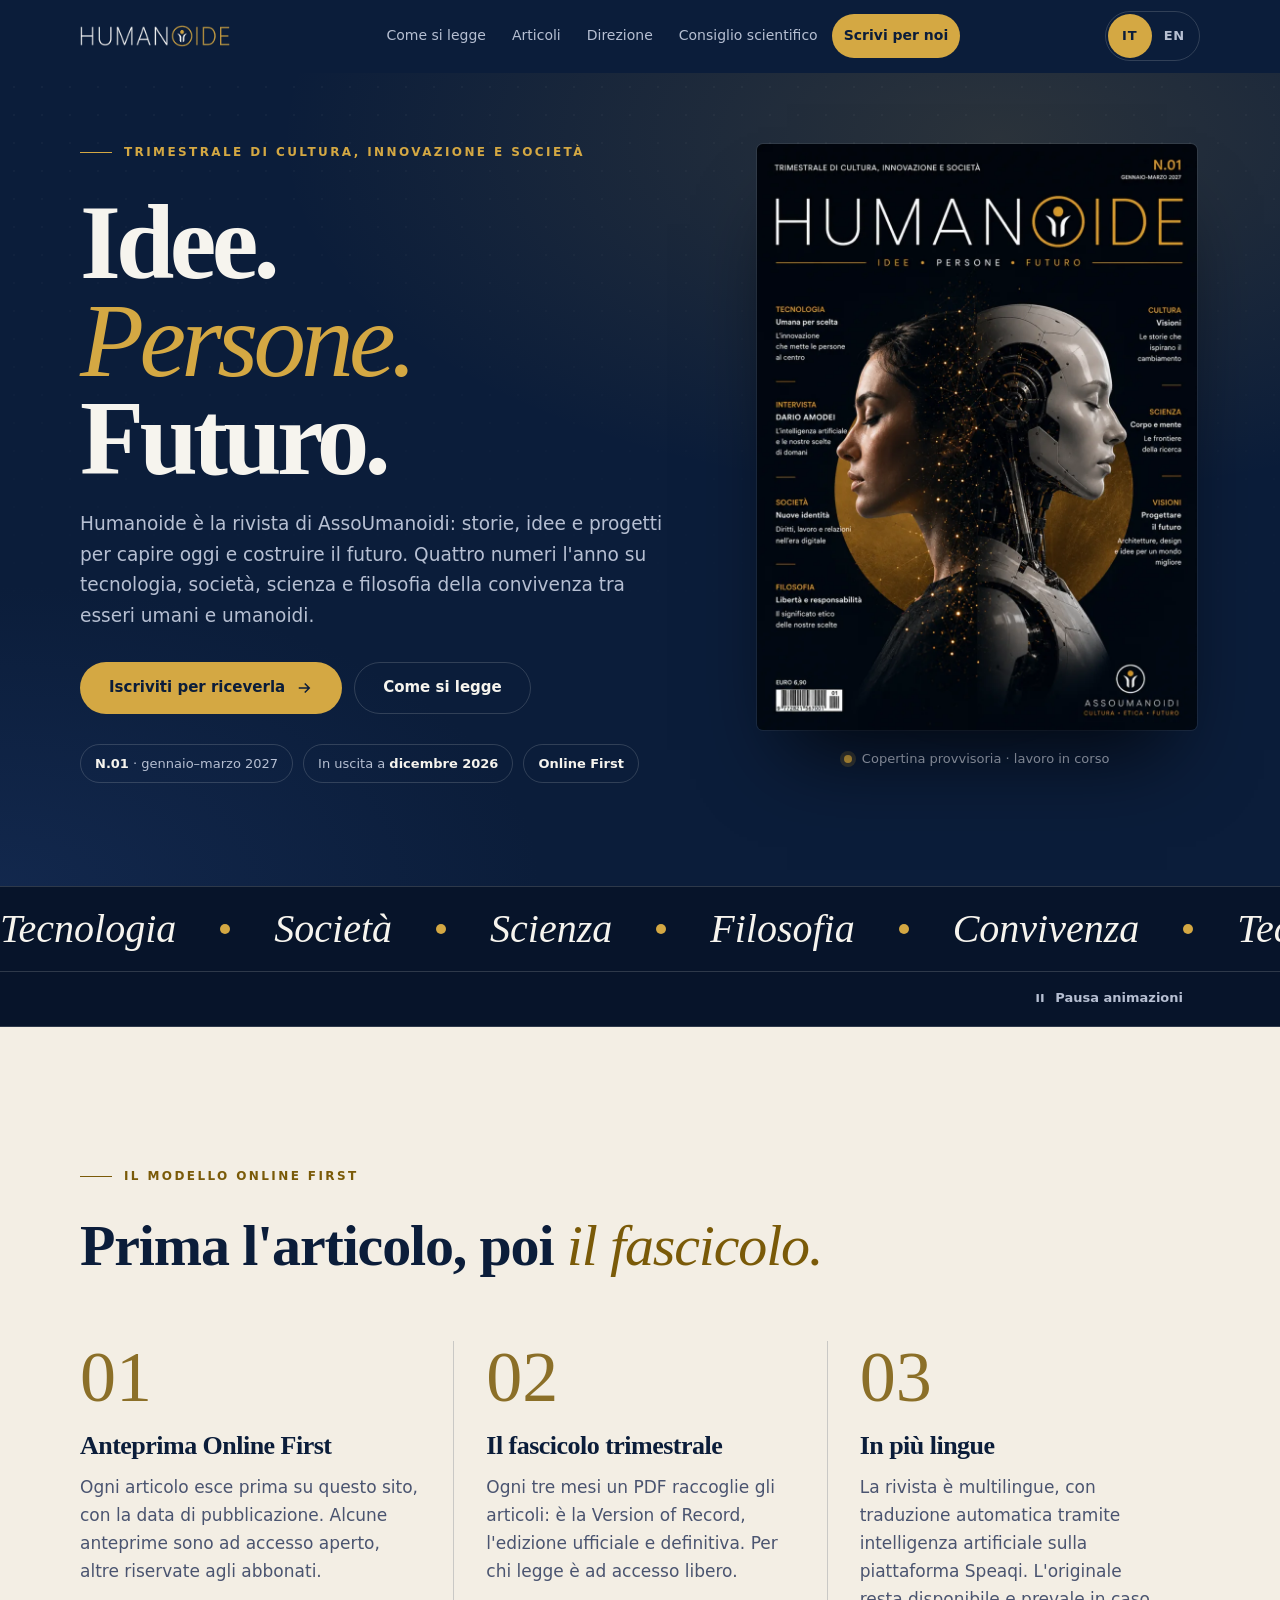
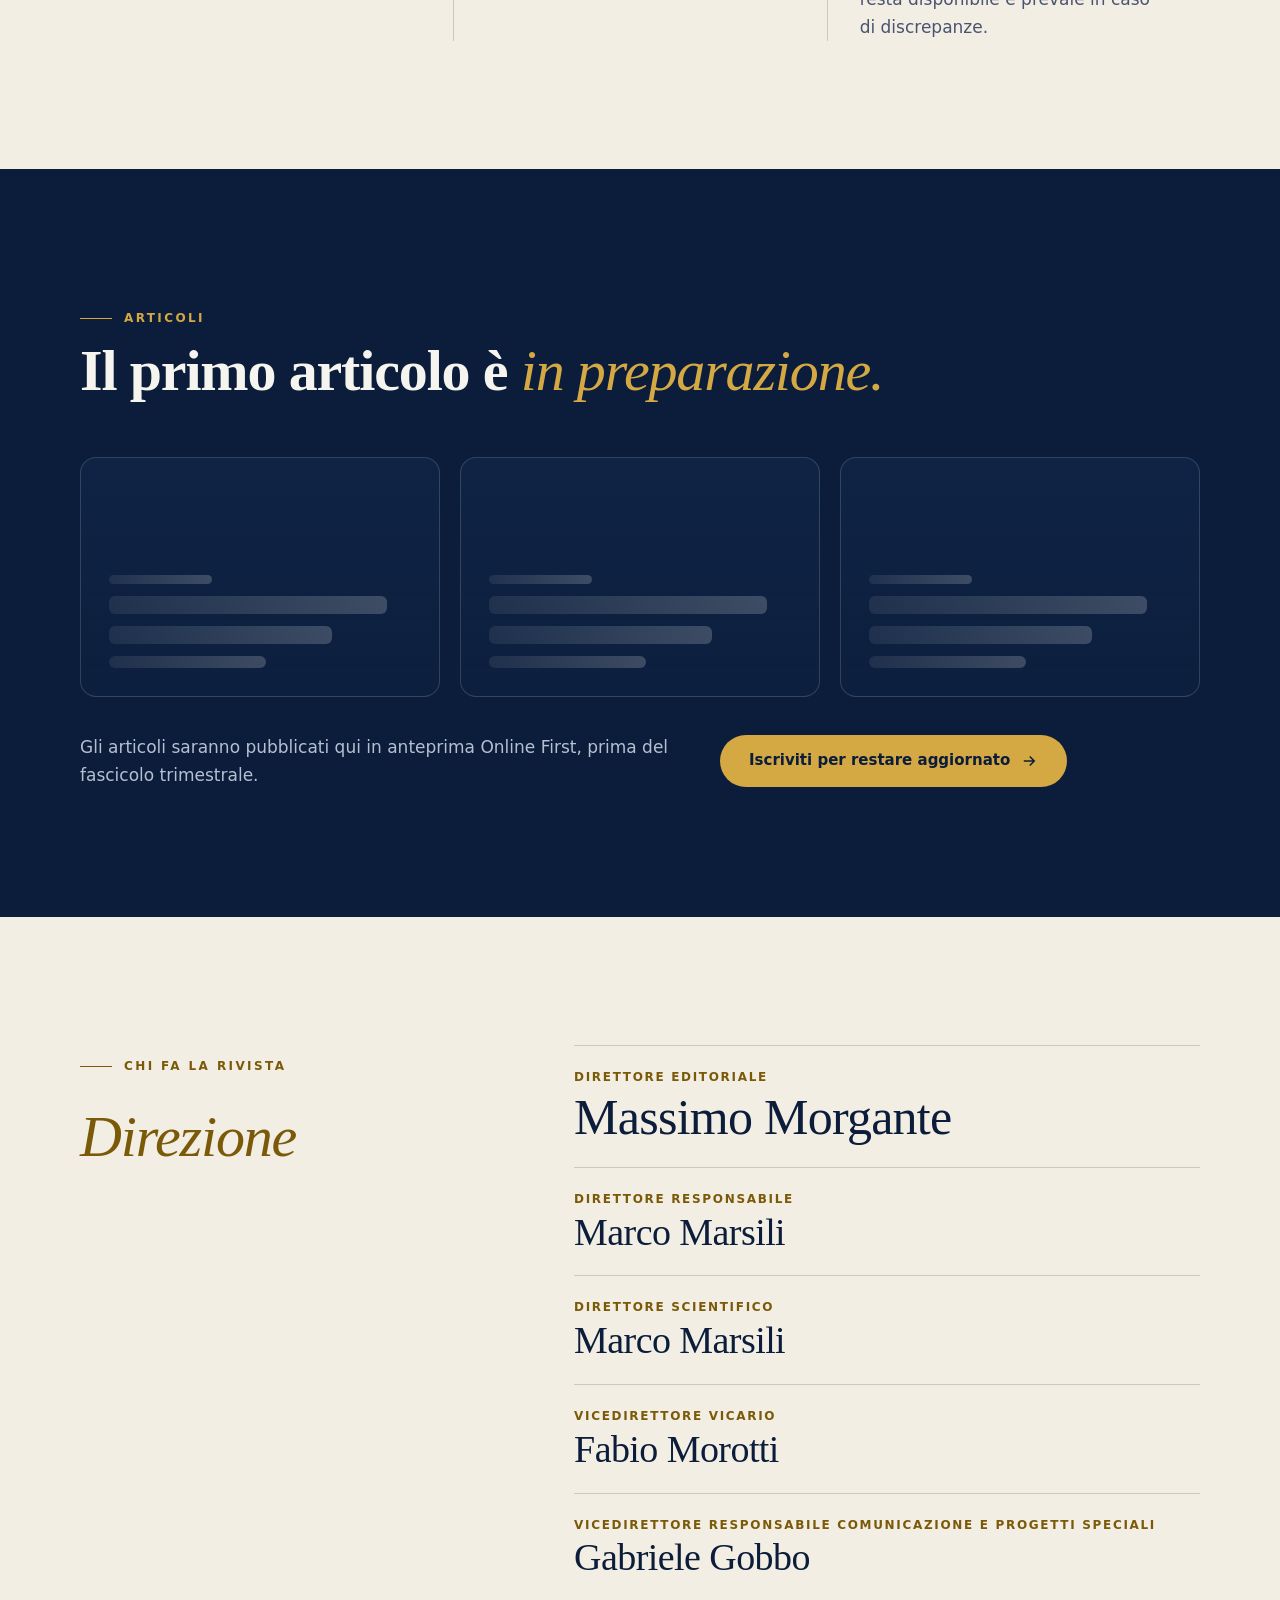
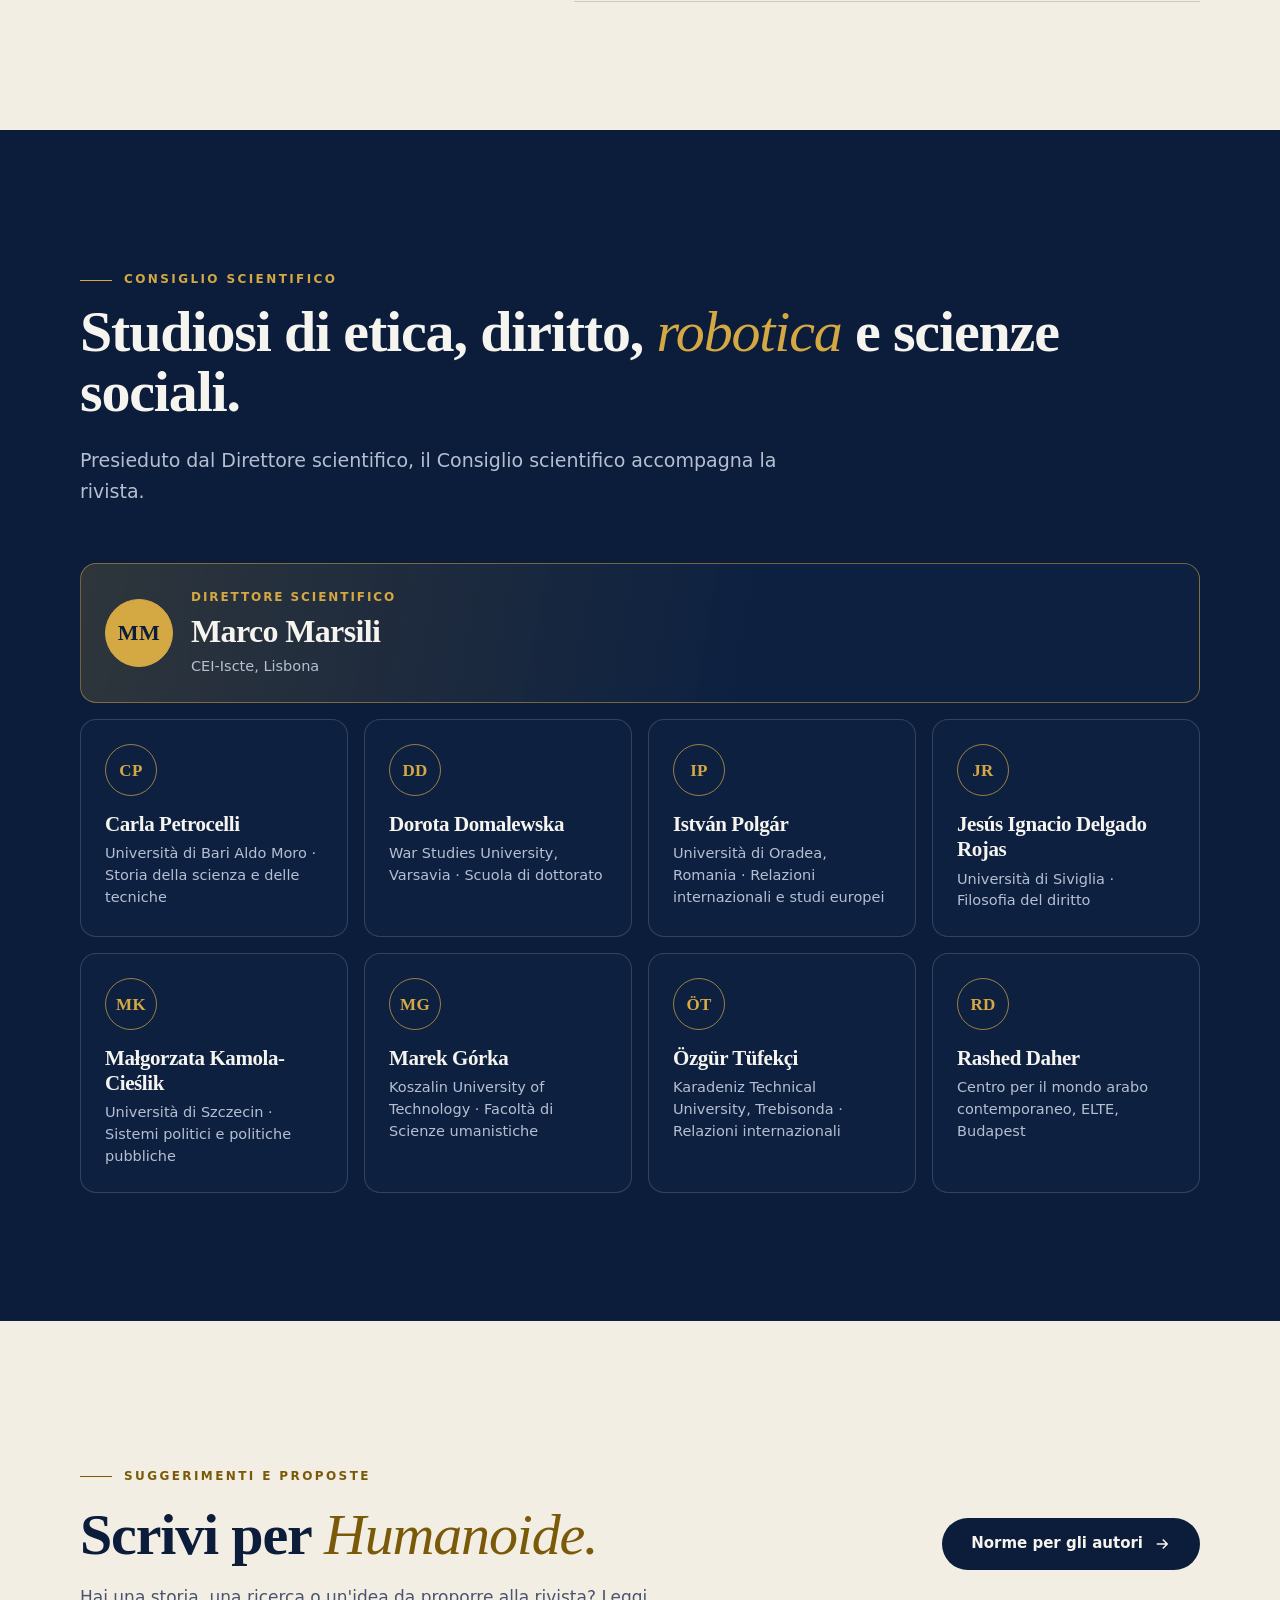
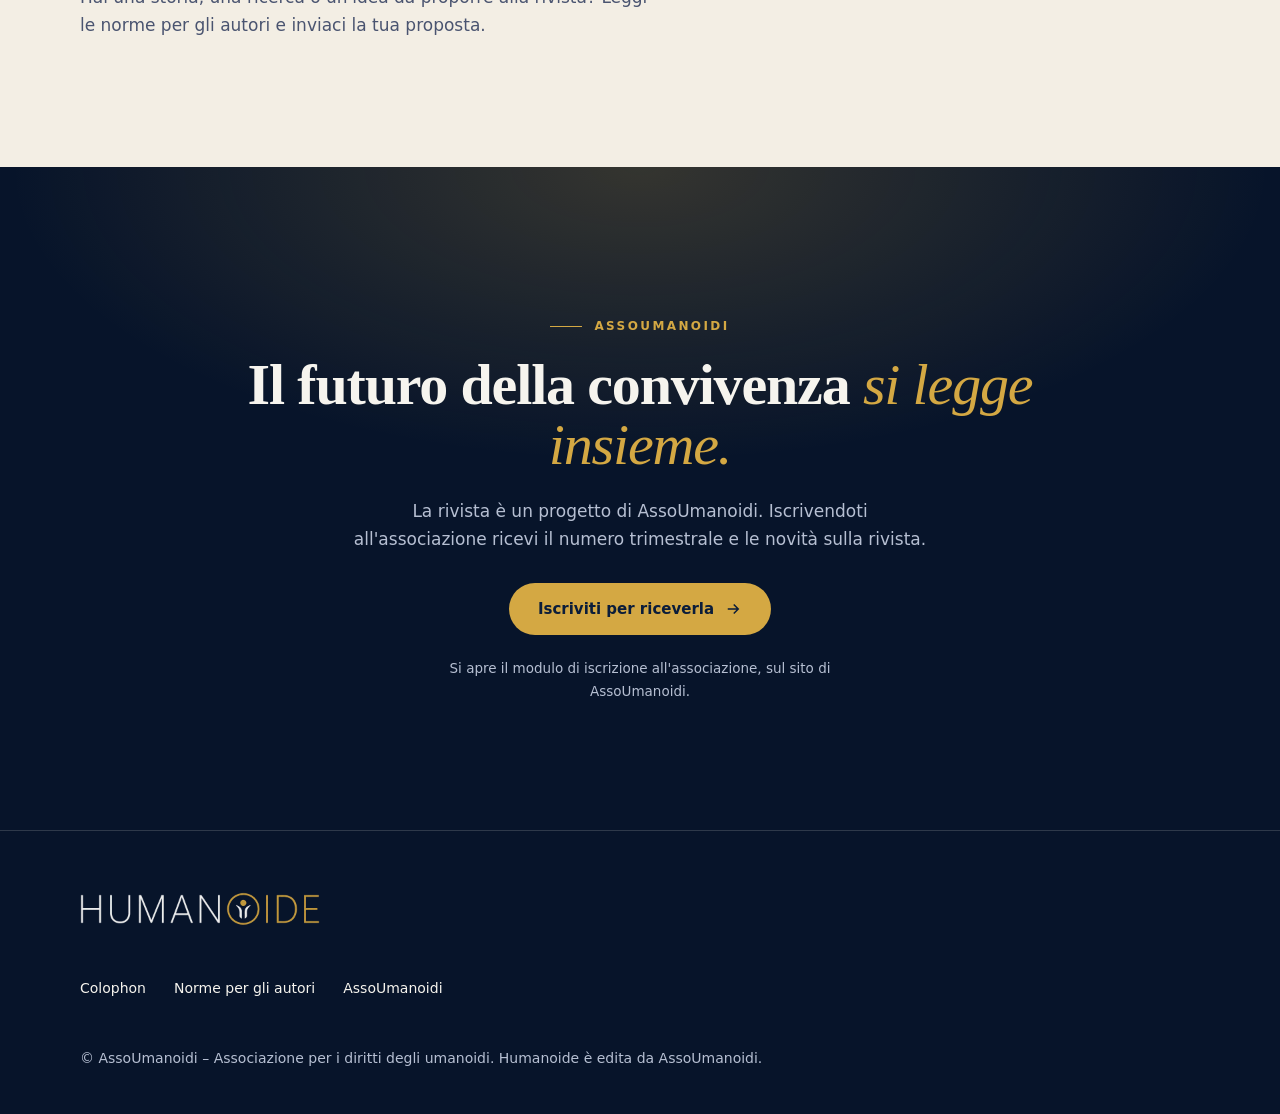
==== variante/index.html @ bc64f696 "Variante di design della landing di Humanoide Nuova pagina in variante/, accanto a quella attuale (n" ====
<!doctype html>
<html lang="it">
<head>
<meta charset="utf-8">
<meta name="viewport" content="width=device-width, initial-scale=1">
<title>Humanoide — la rivista di AssoUmanoidi</title>
<meta name="description" content="Humanoide è la rivista di AssoUmanoidi: trimestrale di cultura, innovazione e società sulla convivenza tra esseri umani e umanoidi. Online First, numero 1 in uscita a dicembre 2026.">
<link rel="canonical" href="https://humanoideonline.com/">
<meta property="og:title" content="Humanoide — idee, persone, futuro">
<meta property="og:description" content="La rivista di AssoUmanoidi sulla convivenza tra esseri umani e umanoidi.">
<meta property="og:image" content="https://humanoideonline.com/rivista-copertina.webp">
<meta property="og:type" content="website">
<meta name="theme-color" content="#0b1d3a">
<style>
  :root {
    --navy: #0b1d3a; --navy-d: #07142a; --navy-2: #13294f;
    --oro: #d4a843; --oro-s: #7a5a08;
    --carta: #f3eee4; --carta-2: #e9e2d3;
    --bianco: #f6f4ee; --muto: #b6bfd2; --muto-c: #4a5470;
    --linea: rgba(246,244,238,.16); --linea-c: rgba(11,29,58,.18);
    --serif: ui-serif, "Iowan Old Style", "Palatino Linotype", Palatino, "Book Antiqua", Georgia, serif;
    --sans: system-ui, -apple-system, "Segoe UI", Roboto, "Helvetica Neue", Arial, sans-serif;
    --ease: cubic-bezier(.2,.7,.2,1);
  }
  * { box-sizing: border-box; }
  html { scroll-behavior: smooth; scroll-padding-top: 84px; }
  body { margin: 0; background: var(--navy); color: var(--bianco); font: 400 17px/1.65 var(--sans);
    -webkit-font-smoothing: antialiased; text-rendering: optimizeLegibility; }
  img { max-width: 100%; height: auto; display: block; }
  a { color: inherit; }
  .wrap { width: min(1120px, 100% - 40px); margin: 0 auto; }
  :focus-visible { outline: 3px solid var(--oro); outline-offset: 3px; border-radius: 4px; }
  .carta :focus-visible { outline-color: var(--navy); }

  /* lingua: due testi affiancati, se ne vede uno */
  html[lang="it"] [lang="en"], html[lang="en"] [lang="it"] { display: none !important; }

  .salta { position: absolute; left: 12px; top: -60px; background: var(--oro); color: var(--navy); padding: 10px 16px;
    border-radius: 8px; font-weight: 700; z-index: 100; text-decoration: none; transition: top .2s; }
  .salta:focus { top: 12px; }

  /* barra di avanzamento */
  .avanza { position: fixed; inset: 0 0 auto 0; height: 3px; z-index: 60; background: transparent; pointer-events: none; }
  .avanza i { display: block; height: 100%; width: 100%; background: var(--oro); transform-origin: 0 50%; transform: scaleX(0); }

  /* intestazione */
  .testa { position: sticky; top: 0; z-index: 50; transition: background .3s, border-color .3s, backdrop-filter .3s;
    border-bottom: 1px solid transparent; }
  .testa.sc { background: rgba(7,20,42,.78); -webkit-backdrop-filter: blur(14px) saturate(1.3); backdrop-filter: blur(14px) saturate(1.3);
    border-bottom-color: var(--linea); }
  .testa .wrap { display: flex; align-items: center; justify-content: space-between; gap: 20px; min-height: 72px; }
  .logo { display: inline-flex; align-items: center; min-height: 44px; }
  .logo img { width: 150px; }
  .nav { display: flex; gap: 2px; }
  .nav a { padding: 10px 12px; border-radius: 999px; font-size: 14px; white-space: nowrap; text-decoration: none; color: var(--muto);
    transition: color .2s, background .2s; }
  .nav a:hover { color: var(--bianco); background: rgba(246,244,238,.07); }
  .nav a[aria-current="true"] { color: var(--navy); background: var(--oro); font-weight: 700; }
  .destra { display: flex; align-items: center; gap: 10px; }
  .lingua { display: inline-flex; padding: 2px; border: 1px solid var(--linea); border-radius: 999px; }
  .lingua button { font: inherit; font-size: 13px; font-weight: 700; letter-spacing: .06em; color: var(--muto); background: none;
    border: 0; border-radius: 999px; min-width: 44px; min-height: 44px; padding: 0 12px; cursor: pointer; transition: background .2s, color .2s; }
  .lingua button[aria-pressed="true"] { background: var(--oro); color: var(--navy); }

  /* bottoni */
  .btn { display: inline-flex; align-items: center; gap: 10px; min-height: 52px; padding: 0 28px; border-radius: 999px; border: 1px solid transparent;
    font: 700 15px/1 var(--sans); text-decoration: none; cursor: pointer; transition: transform .25s var(--ease), background .2s, border-color .2s, color .2s; }
  .btn svg { width: 18px; height: 18px; transition: transform .25s var(--ease); }
  .btn:hover svg { transform: translateX(4px); }
  .btn-oro { background: var(--oro); color: var(--navy); }
  .btn-oro:hover { background: #e3bb55; transform: translateY(-2px); }
  .btn-linea { border-color: var(--linea); color: var(--bianco); }
  .btn-linea:hover { border-color: var(--bianco); background: rgba(246,244,238,.06); }
  .carta .btn-linea { border-color: var(--linea-c); color: var(--navy); }
  .carta .btn-linea:hover { border-color: var(--navy); background: rgba(11,29,58,.05); }
  .btn-navy { background: var(--navy); color: var(--bianco); }
  .btn-navy:hover { background: var(--navy-2); transform: translateY(-2px); }

  /* tipografia */
  .occhiello { font-size: 12px; font-weight: 700; letter-spacing: .2em; text-transform: uppercase; color: var(--oro); display: inline-flex; align-items: center; gap: 12px; }
  .occhiello::before { content: ""; width: 32px; height: 1px; background: currentColor; }
  .carta .occhiello { color: var(--oro-s); }
  h1, h2, h3 { font-family: var(--serif); font-weight: 600; letter-spacing: -.02em; margin: 0; }
  h2 { font-size: clamp(34px, 5vw, 58px); line-height: 1.04; }
  h2 em, h1 em { font-style: italic; color: var(--oro); font-weight: 500; }
  .carta h2 em { color: var(--oro-s); }
  .sez { padding: clamp(72px, 10vw, 128px) 0; }
  .carta { background: var(--carta); color: var(--navy); }
  .carta .muto { color: var(--muto-c); }
  .muto { color: var(--muto); }
  .intro-sez { max-width: 38em; margin: 22px 0 0; font-size: 19px; }

  /* hero */
  .hero { position: relative; overflow: hidden; padding: clamp(28px, 4.5vw, 64px) 0 clamp(56px, 8vw, 104px);
    background: radial-gradient(1200px 600px at 78% 8%, rgba(212,168,67,.16), transparent 60%),
                radial-gradient(900px 500px at 0% 100%, rgba(19,41,79,.9), transparent 60%), var(--navy); }
  .hero::after { content: ""; position: absolute; inset: 0; pointer-events: none; opacity: .5;
    background-image: radial-gradient(rgba(246,244,238,.07) 1px, transparent 1px); background-size: 28px 28px;
    -webkit-mask-image: linear-gradient(180deg, #000, transparent 75%); mask-image: linear-gradient(180deg, #000, transparent 75%); }
  .hero .wrap { position: relative; z-index: 1; display: grid; grid-template-columns: 1.15fr .85fr; gap: clamp(32px, 6vw, 88px); align-items: center; }
  .hero h1 { font-size: clamp(52px, min(8.2vw, 13.5vh), 124px); line-height: .93; letter-spacing: -.045em; margin: 20px 0 22px; }
  .hero h1 span { display: block; }
  .lead { font-size: clamp(17px, 1.45vw, 20px); color: var(--muto); max-width: 36em; margin: 0; }
  .azioni { display: flex; flex-wrap: wrap; gap: 12px; margin-top: 30px; }
  .chip { display: flex; flex-wrap: wrap; gap: 10px; margin: 30px 0 0; padding: 0; list-style: none; }
  .chip li { font-size: 13px; padding: 8px 14px; border: 1px solid var(--linea); border-radius: 999px; color: var(--muto); }
  .chip strong { color: var(--bianco); font-weight: 700; }
  .cop { position: relative; perspective: 1100px; max-width: min(440px, 52vh); margin-inline: auto; width: 100%; }
  .cop::before { content: ""; position: absolute; inset: 8% -8% -6%; background: radial-gradient(closest-side, rgba(212,168,67,.45), transparent 72%);
    filter: blur(24px); z-index: 0; }
  .cop-in { position: relative; z-index: 1; transform: rotateX(var(--rx, 0deg)) rotateY(var(--ry, 0deg)); transition: transform .5s var(--ease); transform-style: preserve-3d; }
  .cop-in.muove { transition: transform .08s linear; }
  .cop img { border-radius: 6px; box-shadow: 0 50px 80px -30px rgba(0,0,0,.75), 0 0 0 1px rgba(246,244,238,.08); }
  .cop figcaption { margin: 18px 0 0; text-align: center; font-size: 13px; color: var(--muto); display: flex; justify-content: center; align-items: center; gap: 10px; }
  .cop figcaption::before { content: ""; width: 8px; height: 8px; border-radius: 50%; background: var(--oro); box-shadow: 0 0 0 4px rgba(212,168,67,.22); }

  /* fascia scorrevole */
  .fascia-wrap { position: relative; }
  .pausa-riga { background: var(--navy-d); border-bottom: 1px solid var(--linea); }
  .pausa-riga .wrap { display: flex; justify-content: flex-end; padding: 4px 0 6px; }
  .pausa { display: inline-flex; align-items: center; gap: 8px; min-height: 44px; padding: 0 16px; font: 700 13px/1 var(--sans); color: var(--muto); background: none; border: 1px solid transparent; border-radius: 999px; cursor: pointer; transition: color .2s, border-color .2s; }
  .pausa:hover { color: var(--bianco); border-color: var(--linea); }
  .pausa[hidden], .pausa-riga[hidden] { display: none; }
  .pausa svg { width: 14px; height: 14px; }
  .pausa .ic-play { display: none; }
  html.ferma .pausa .ic-play { display: block; } html.ferma .pausa .ic-pausa { display: none; }
  html.ferma .fascia-pista, html.ferma .scheda b { animation-play-state: paused; }
  .fascia { background: var(--navy-d); border-block: 1px solid var(--linea); overflow: hidden; padding: 22px 0; }
  .fascia-pista { display: flex; width: max-content; animation: scorri 42s linear infinite; }
  .fascia:hover .fascia-pista { animation-play-state: paused; }
  .fascia-gr { display: flex; align-items: center; gap: 44px; padding-right: 44px; flex: none; }
  .fascia span { font: italic 500 clamp(26px, 3.4vw, 40px)/1 var(--serif); color: var(--bianco); white-space: nowrap; }
  .fascia i { width: 10px; height: 10px; border-radius: 50%; background: var(--oro); flex: none; }
  @keyframes scorri { to { transform: translateX(-50%); } }

  /* come si legge */
  .passi { display: grid; grid-template-columns: repeat(3, 1fr); gap: 0; margin: 64px 0 0; padding: 0; list-style: none; counter-reset: p; }
  .passi li { position: relative; padding: 0 32px 0 0; }
  .passi li + li { padding-left: 32px; border-left: 1px solid var(--linea-c); }
  .passi .n { font: 500 72px/1 var(--serif); color: var(--oro-s); opacity: .85; display: block; margin-bottom: 18px; }
  .passi h3 { font-size: 26px; line-height: 1.15; margin-bottom: 12px; }
  .passi p { margin: 0; color: var(--muto-c); }

  /* articoli: stato vuoto che promette */
  .arti { display: grid; grid-template-columns: repeat(3, 1fr); gap: 20px; margin-top: 56px; }
  .scheda { border: 1px solid var(--linea); border-radius: 16px; padding: 28px; background: linear-gradient(180deg, rgba(19,41,79,.55), rgba(19,41,79,.2)); min-height: 240px;
    display: flex; flex-direction: column; justify-content: flex-end; gap: 12px; }
  .scheda b { display: block; height: 12px; border-radius: 6px; background: linear-gradient(90deg, rgba(246,244,238,.08), rgba(246,244,238,.22), rgba(246,244,238,.08));
    background-size: 220% 100%; animation: luccica 2.6s ease-in-out infinite; }
  .scheda b:nth-child(1) { width: 34%; height: 9px; background-color: transparent; }
  .scheda b:nth-child(2) { width: 92%; height: 18px; }
  .scheda b:nth-child(3) { width: 74%; height: 18px; }
  .scheda b:nth-child(4) { width: 52%; }
  @keyframes luccica { 0% { background-position: 120% 0; } 100% { background-position: -120% 0; } }
  .arti-nota { margin-top: 36px; display: flex; flex-wrap: wrap; align-items: center; gap: 20px 28px; }
  .arti-nota p { margin: 0; max-width: 36em; }

  /* direzione */
  .dir { display: grid; grid-template-columns: .8fr 1.2fr; gap: clamp(32px, 6vw, 96px); align-items: start; }
  .dir > div:first-child { position: sticky; top: 120px; }
  .ruoli { margin: 0; padding: 0; list-style: none; border-top: 1px solid var(--linea-c); }
  .ruoli li { display: grid; grid-template-columns: 1fr; gap: 2px; padding: 22px 0; border-bottom: 1px solid var(--linea-c); }
  .ruoli small { font-size: 12px; font-weight: 700; letter-spacing: .14em; text-transform: uppercase; color: var(--oro-s); }
  .ruoli b { font: 500 clamp(26px, 3.2vw, 38px)/1.1 var(--serif); letter-spacing: -.015em; }
  .ruoli li:first-child b { font-size: clamp(32px, 4.2vw, 50px); }

  /* consiglio */
  .griglia { display: grid; grid-template-columns: repeat(4, 1fr); gap: 16px; margin: 56px 0 0; padding: 0; list-style: none; }
  .persona { display: flex; flex-direction: column; gap: 16px; align-items: flex-start; padding: 24px; border: 1px solid var(--linea); border-radius: 16px;
    background: rgba(19,41,79,.32); transition: transform .3s var(--ease), border-color .3s, background .3s; }
  .persona:hover { transform: translateY(-4px); border-color: rgba(212,168,67,.6); background: rgba(19,41,79,.6); }
  .ini { flex: none; width: 52px; height: 52px; border-radius: 50%; display: grid; place-items: center; border: 1px solid rgba(212,168,67,.7);
    font: 600 17px/1 var(--serif); color: var(--oro); letter-spacing: .02em; }
  .persona h3 { font-size: 21px; line-height: 1.2; margin-bottom: 6px; }
  .persona p { margin: 0; font-size: 14.5px; line-height: 1.5; color: var(--muto); }
  .persona.dr { grid-column: 1 / -1; flex-direction: row; gap: 18px; background: linear-gradient(100deg, rgba(212,168,67,.18), rgba(19,41,79,.32) 60%); border-color: rgba(212,168,67,.5); align-items: center; }
  .persona.dr .ini { width: 68px; height: 68px; font-size: 22px; background: var(--oro); color: var(--navy); border-color: var(--oro); }
  .persona.dr h3 { font-size: clamp(24px, 3vw, 32px); }
  .persona.dr .ruolo { display: block; font-size: 12px; font-weight: 700; letter-spacing: .16em; text-transform: uppercase; color: var(--oro); margin-bottom: 4px; }

  /* scrivi */
  .scrivi .wrap { display: flex; flex-wrap: wrap; align-items: center; justify-content: space-between; gap: 32px 56px; }
  .scrivi h2 { max-width: 14em; }
  .scrivi p { max-width: 34em; margin: 18px 0 0; }

  /* iscrizione */
  .iscr { position: relative; text-align: center; overflow: hidden;
    background: radial-gradient(900px 420px at 50% 0%, rgba(212,168,67,.22), transparent 70%), var(--navy-d); }
  .iscr h2 { max-width: 14em; margin-inline: auto; }
  .iscr p { max-width: 34em; margin: 22px auto 0; }
  .iscr .azioni { justify-content: center; }
  .piccolo { font-size: 13.5px; }

  footer { background: var(--navy-d); border-top: 1px solid var(--linea); padding: 56px 0 44px; color: var(--muto); font-size: 14px; }
  footer .wrap { display: grid; gap: 36px; }
  footer .logo img { width: 240px; opacity: .95; }
  footer nav { display: flex; flex-wrap: wrap; gap: 8px 28px; }
  footer nav a { color: var(--bianco); text-decoration: none; display: inline-flex; align-items: center; min-height: 44px; border-bottom: 1px solid transparent; }
  footer nav a:hover { border-bottom-color: var(--oro); }

  /* comparsa allo scorrimento: solo se c'è JavaScript */
  .js .rv { opacity: 0; transform: translateY(24px); transition: opacity .8s var(--ease), transform .8s var(--ease); transition-delay: var(--d, 0s); }
  .js .rv.in { opacity: 1; transform: none; }

  @media (max-width: 980px) {
    .nav { display: none; }
    .hero .wrap { grid-template-columns: 1fr; }
    .cop { max-width: 360px; order: -1; }
    .dir { grid-template-columns: 1fr; }
    .dir > div:first-child { position: static; }
    .griglia { grid-template-columns: repeat(2, 1fr); }
    .arti { grid-template-columns: 1fr; }
    .scheda { min-height: 170px; }
  }
  @media (max-width: 720px) {
    .passi { grid-template-columns: 1fr; gap: 44px; }
    .passi li, .passi li + li { padding: 0; border: 0; }
    .griglia { grid-template-columns: 1fr; }
    .persona { flex-direction: row; gap: 18px; }
    .persona.dr { align-items: flex-start; }
    .logo img { width: 128px; }
    .btn { width: 100%; justify-content: center; }
    .azioni { flex-direction: column; }
  }
  @media (prefers-reduced-motion: reduce) {
    html { scroll-behavior: auto; }
    .fascia-pista, .scheda b { animation: none; }
    .fascia-gr[aria-hidden="true"] { display: none; }
    .pausa-riga { display: none; }
    .js .rv { opacity: 1; transform: none; transition: none; }
    .cop-in { transition: none; transform: none !important; }
    .btn, .persona { transition: none; }
  }
</style>
</head>
<body>
<a class="salta" href="#contenuto"><span lang="it">Vai al contenuto</span><span lang="en">Skip to content</span></a>
<div class="avanza" aria-hidden="true"><i id="avanza"></i></div>

<header class="testa" id="testa">
  <div class="wrap">
    <a class="logo" href="#" aria-label="Humanoide"><img src="humanoide-testata.webp" width="720" height="101" alt="Humanoide"></a>
    <nav class="nav" aria-label="Sezioni / Sections">
      <a href="#come"><span lang="it">Come si legge</span><span lang="en">How to read</span></a>
      <a href="#articoli"><span lang="it">Articoli</span><span lang="en">Articles</span></a>
      <a href="#direzione"><span lang="it">Direzione</span><span lang="en">Editorial board</span></a>
      <a href="#consiglio"><span lang="it">Consiglio scientifico</span><span lang="en">Scientific Council</span></a>
      <a href="#scrivi"><span lang="it">Scrivi per noi</span><span lang="en">Write for us</span></a>
    </nav>
    <div class="destra">
      <div class="lingua" role="group" aria-label="Lingua / Language">
        <button type="button" data-lingua="it" aria-pressed="true" aria-label="IT – Italiano">IT</button>
        <button type="button" data-lingua="en" aria-pressed="false" aria-label="EN – English">EN</button>
      </div>
    </div>
  </div>
</header>

<main id="contenuto">

  <!-- ============ HERO ============ -->
  <section class="hero" aria-labelledby="titolo">
    <div class="wrap">
      <div>
        <p class="occhiello rv"><span lang="it">Trimestrale di cultura, innovazione e società</span><span lang="en">Quarterly of culture, innovation and society</span></p>
        <h1 id="titolo" class="rv" style="--d:.08s">
          <span lang="it">Idee.<br><em>Persone.</em><br>Futuro.</span>
          <span lang="en">Ideas.<br><em>People.</em><br>Future.</span>
        </h1>
        <p class="lead rv" style="--d:.16s">
          <span lang="it">Humanoide è la rivista di AssoUmanoidi: storie, idee e progetti per capire oggi e costruire il futuro. Quattro numeri l'anno su tecnologia, società, scienza e filosofia della convivenza tra esseri umani e umanoidi.</span>
          <span lang="en">Humanoide is the magazine of AssoUmanoidi: stories, ideas and projects to understand today and build the future. Four issues a year on technology, society, science and the philosophy of coexistence between humans and humanoids.</span>
        </p>
        <div class="azioni rv" style="--d:.24s">
          <a class="btn btn-oro" href="https://assoumanoidi.it/#aderisci" data-it="https://assoumanoidi.it/#aderisci" data-en="https://assoumanoidi.it/en#aderisci">
            <span lang="it">Iscriviti per riceverla</span><span lang="en">Subscribe to receive it</span>
            <svg viewBox="0 0 24 24" fill="none" stroke="currentColor" stroke-width="2" aria-hidden="true"><path d="M5 12h14M13 6l6 6-6 6"/></svg>
          </a>
          <a class="btn btn-linea" href="#come"><span lang="it">Come si legge</span><span lang="en">How to read it</span></a>
        </div>
        <ul class="chip rv" style="--d:.32s">
          <li><strong>N.01</strong> · <span lang="it">gennaio–marzo 2027</span><span lang="en">January–March 2027</span></li>
          <li><span lang="it">In uscita a <strong>dicembre 2026</strong></span><span lang="en">Out in <strong>December 2026</strong></span></li>
          <li><strong>Online First</strong></li>
        </ul>
      </div>
      <figure class="cop rv" style="--d:.12s; margin:0" id="cop">
        <div class="cop-in" id="copin">
          <img src="../rivista-copertina.webp" width="1024" height="1024" fetchpriority="high"
               alt="Copertina provvisoria di Humanoide, numero 1, gennaio–marzo 2027: il volto di una donna accanto a un volto robotico">
        </div>
        <figcaption><span lang="it">Copertina provvisoria · lavoro in corso</span><span lang="en">Provisional cover · work in progress</span></figcaption>
      </figure>
    </div>
  </section>

  <!-- ============ FASCIA ============ -->
  <div class="fascia-wrap">
  <div class="fascia" aria-hidden="true">
    <div class="fascia-pista">
      <div class="fascia-gr">
        <span lang="it">Tecnologia</span><span lang="en">Technology</span><i></i>
        <span lang="it">Società</span><span lang="en">Society</span><i></i>
        <span lang="it">Scienza</span><span lang="en">Science</span><i></i>
        <span lang="it">Filosofia</span><span lang="en">Philosophy</span><i></i>
        <span lang="it">Convivenza</span><span lang="en">Coexistence</span><i></i>
      </div>
      <div class="fascia-gr" aria-hidden="true">
        <span lang="it">Tecnologia</span><span lang="en">Technology</span><i></i>
        <span lang="it">Società</span><span lang="en">Society</span><i></i>
        <span lang="it">Scienza</span><span lang="en">Science</span><i></i>
        <span lang="it">Filosofia</span><span lang="en">Philosophy</span><i></i>
        <span lang="it">Convivenza</span><span lang="en">Coexistence</span><i></i>
      </div>
    </div>
  </div>
  <div class="pausa-riga" id="pausa-riga"><div class="wrap">
  <button type="button" class="pausa" id="pausa" aria-pressed="false">
    <svg class="ic-pausa" viewBox="0 0 24 24" fill="currentColor" aria-hidden="true"><rect x="6" y="5" width="4" height="14" rx="1"/><rect x="14" y="5" width="4" height="14" rx="1"/></svg>
    <svg class="ic-play" viewBox="0 0 24 24" fill="currentColor" aria-hidden="true"><path d="M7 5l12 7-12 7z"/></svg>
    <span lang="it" class="p-it">Pausa animazioni</span><span lang="en" class="p-en">Pause animations</span>
  </button>
  </div></div>
  </div>

  <!-- ============ COME SI LEGGE ============ -->
  <section class="sez carta" id="come" aria-labelledby="t-come">
    <div class="wrap">
      <p class="occhiello rv"><span lang="it">Il modello Online First</span><span lang="en">The Online First model</span></p>
      <h2 id="t-come" class="rv" style="--d:.06s; margin-top:18px">
        <span lang="it">Prima l'articolo, poi <em>il fascicolo.</em></span>
        <span lang="en">First the article, then <em>the issue.</em></span>
      </h2>
      <ol class="passi">
        <li class="rv">
          <span class="n" aria-hidden="true">01</span>
          <h3><span lang="it">Anteprima Online First</span><span lang="en">Online First preview</span></h3>
          <p><span lang="it">Ogni articolo esce prima su questo sito, con la data di pubblicazione. Alcune anteprime sono ad accesso aperto, altre riservate agli abbonati.</span>
             <span lang="en">Each article appears first on this site, with its publication date. Some previews are open access, others are reserved for subscribers.</span></p>
        </li>
        <li class="rv" style="--d:.1s">
          <span class="n" aria-hidden="true">02</span>
          <h3><span lang="it">Il fascicolo trimestrale</span><span lang="en">The quarterly issue</span></h3>
          <p><span lang="it">Ogni tre mesi un PDF raccoglie gli articoli: è la Version of Record, l'edizione ufficiale e definitiva. Per chi legge è ad accesso libero.</span>
             <span lang="en">Every three months a PDF gathers the articles: it is the Version of Record, the official and definitive edition. It is free for readers.</span></p>
        </li>
        <li class="rv" style="--d:.2s">
          <span class="n" aria-hidden="true">03</span>
          <h3><span lang="it">In più lingue</span><span lang="en">In several languages</span></h3>
          <p><span lang="it">La rivista è multilingue, con traduzione automatica tramite intelligenza artificiale sulla piattaforma Speaqi. L'originale resta disponibile e prevale in caso di discrepanze.</span>
             <span lang="en">The journal is multilingual, with automatic AI translation on the Speaqi platform. The original remains available and prevails in case of discrepancies.</span></p>
        </li>
      </ol>
    </div>
  </section>

  <!-- ============ ARTICOLI ============ -->
  <section class="sez" id="articoli" aria-labelledby="t-art">
    <div class="wrap">
      <p class="occhiello rv"><span lang="it">Articoli</span><span lang="en">Articles</span></p>
      <h2 id="t-art" class="rv" style="--d:.06s">
        <span lang="it">Il primo articolo è <em>in preparazione.</em></span>
        <span lang="en">The first article is <em>in the making.</em></span>
      </h2>
      <div class="arti" aria-hidden="true">
        <div class="scheda rv"><b></b><b></b><b></b><b></b></div>
        <div class="scheda rv" style="--d:.1s"><b></b><b></b><b></b><b></b></div>
        <div class="scheda rv" style="--d:.2s"><b></b><b></b><b></b><b></b></div>
      </div>
      <div class="arti-nota rv">
        <p class="muto">
          <span lang="it">Gli articoli saranno pubblicati qui in anteprima Online First, prima del fascicolo trimestrale.</span>
          <span lang="en">Articles will be published here in Online First preview, ahead of the quarterly issue.</span>
        </p>
        <a class="btn btn-oro" href="https://assoumanoidi.it/#aderisci" data-it="https://assoumanoidi.it/#aderisci" data-en="https://assoumanoidi.it/en#aderisci">
          <span lang="it">Iscriviti per restare aggiornato</span><span lang="en">Subscribe to stay updated</span>
          <svg viewBox="0 0 24 24" fill="none" stroke="currentColor" stroke-width="2" aria-hidden="true"><path d="M5 12h14M13 6l6 6-6 6"/></svg>
        </a>
      </div>
    </div>
  </section>

  <!-- ============ DIREZIONE ============ -->
  <section class="sez carta" id="direzione" aria-labelledby="t-dir">
    <div class="wrap dir">
      <div>
        <p class="occhiello rv"><span lang="it">Chi fa la rivista</span><span lang="en">Who makes the journal</span></p>
        <h2 id="t-dir" class="rv" style="--d:.06s; margin-top:18px">
          <span lang="it"><em>Direzione</em></span>
          <span lang="en"><em>Editorial</em> board</span>
        </h2>
      </div>
      <ul class="ruoli">
        <li class="rv"><small><span lang="it">Direttore editoriale</span><span lang="en">Editorial Director</span></small><b>Massimo Morgante</b></li>
        <li class="rv" style="--d:.05s"><small><span lang="it">Direttore responsabile</span><span lang="en">Editor-in-Chief</span></small><b>Marco Marsili</b></li>
        <li class="rv" style="--d:.1s"><small><span lang="it">Direttore scientifico</span><span lang="en">Scientific Director</span></small><b>Marco Marsili</b></li>
        <li class="rv" style="--d:.15s"><small><span lang="it">Vicedirettore vicario</span><span lang="en">Deputy Editor-in-Chief</span></small><b>Fabio Morotti</b></li>
        <li class="rv" style="--d:.2s"><small><span lang="it">Vicedirettore responsabile comunicazione e progetti speciali</span><span lang="en">Deputy Editor for Communications and Special Projects</span></small><b>Gabriele Gobbo</b></li>
      </ul>
    </div>
  </section>

  <!-- ============ CONSIGLIO SCIENTIFICO ============ -->
  <section class="sez" id="consiglio" aria-labelledby="t-cons">
    <div class="wrap">
      <p class="occhiello rv"><span lang="it">Consiglio scientifico</span><span lang="en">Scientific Council</span></p>
      <h2 id="t-cons" class="rv" style="--d:.06s">
        <span lang="it">Studiosi di etica, diritto, <em>robotica</em> e scienze sociali.</span>
        <span lang="en">Scholars of ethics, law, <em>robotics</em> and the social sciences.</span>
      </h2>
      <p class="intro-sez muto rv" style="--d:.1s">
        <span lang="it">Presieduto dal Direttore scientifico, il Consiglio scientifico accompagna la rivista.</span>
        <span lang="en">Chaired by the Scientific Director, the Scientific Council supports the journal.</span>
      </p>
      <ul class="griglia">
        <li class="persona dr rv"><span class="ini" aria-hidden="true">MM</span><div>
          <span class="ruolo"><span lang="it">Direttore scientifico</span><span lang="en">Scientific Director</span></span>
          <h3>Marco Marsili</h3>
          <p><span lang="it">CEI-Iscte, Lisbona</span><span lang="en">CEI-Iscte, Lisbon</span></p></div></li>
        <li class="persona rv"><span class="ini" aria-hidden="true">CP</span><div><h3>Carla Petrocelli</h3>
          <p><span lang="it">Università di Bari Aldo Moro · Storia della scienza e delle tecniche</span><span lang="en">University of Bari Aldo Moro · History of Science and Techniques</span></p></div></li>
        <li class="persona rv" style="--d:.05s"><span class="ini" aria-hidden="true">DD</span><div><h3>Dorota Domalewska</h3>
          <p><span lang="it">War Studies University, Varsavia · Scuola di dottorato</span><span lang="en">War Studies University, Warsaw · Doctoral School</span></p></div></li>
        <li class="persona rv" style="--d:.1s"><span class="ini" aria-hidden="true">IP</span><div><h3>István Polgár</h3>
          <p><span lang="it">Università di Oradea, Romania · Relazioni internazionali e studi europei</span><span lang="en">University of Oradea, Romania · International Relations and European Studies</span></p></div></li>
        <li class="persona rv"><span class="ini" aria-hidden="true">JR</span><div><h3>Jesús Ignacio Delgado Rojas</h3>
          <p><span lang="it">Università di Siviglia · Filosofia del diritto</span><span lang="en">University of Seville · Philosophy of Law</span></p></div></li>
        <li class="persona rv" style="--d:.05s"><span class="ini" aria-hidden="true">MK</span><div><h3>Małgorzata Kamola-Cieślik</h3>
          <p><span lang="it">Università di Szczecin · Sistemi politici e politiche pubbliche</span><span lang="en">University of Szczecin · Political Systems and Public Policy</span></p></div></li>
        <li class="persona rv" style="--d:.1s"><span class="ini" aria-hidden="true">MG</span><div><h3>Marek Górka</h3>
          <p><span lang="it">Koszalin University of Technology · Facoltà di Scienze umanistiche</span><span lang="en">Koszalin University of Technology · Faculty of Humanities</span></p></div></li>
        <li class="persona rv"><span class="ini" aria-hidden="true">ÖT</span><div><h3>Özgür Tüfekçi</h3>
          <p><span lang="it">Karadeniz Technical University, Trebisonda · Relazioni internazionali</span><span lang="en">Karadeniz Technical University, Trabzon · International Relations</span></p></div></li>
        <li class="persona rv" style="--d:.05s"><span class="ini" aria-hidden="true">RD</span><div><h3>Rashed Daher</h3>
          <p><span lang="it">Centro per il mondo arabo contemporaneo, ELTE, Budapest</span><span lang="en">Center for the Contemporary Arab World, ELTE, Budapest</span></p></div></li>
      </ul>
    </div>
  </section>

  <!-- ============ SCRIVI ============ -->
  <section class="sez carta scrivi" id="scrivi" aria-labelledby="t-scr">
    <div class="wrap">
      <div>
        <p class="occhiello rv"><span lang="it">Suggerimenti e proposte</span><span lang="en">Suggestions and proposals</span></p>
        <h2 id="t-scr" class="rv" style="--d:.06s; margin-top:18px">
          <span lang="it">Scrivi per <em>Humanoide.</em></span>
          <span lang="en">Write for <em>Humanoide.</em></span>
        </h2>
        <p class="muto rv" style="--d:.1s">
          <span lang="it">Hai una storia, una ricerca o un'idea da proporre alla rivista? Leggi le norme per gli autori e inviaci la tua proposta.</span>
          <span lang="en">Do you have a story, a piece of research or an idea to propose to the magazine? Read the author guidelines and send us your proposal.</span>
        </p>
      </div>
      <a class="btn btn-navy rv" style="--d:.14s" href="https://assoumanoidi.it/rivista/norme-per-autori" data-it="https://assoumanoidi.it/rivista/norme-per-autori" data-en="https://assoumanoidi.it/en/journal/author-guidelines">
        <span lang="it">Norme per gli autori</span><span lang="en">Author guidelines</span>
        <svg viewBox="0 0 24 24" fill="none" stroke="currentColor" stroke-width="2" aria-hidden="true"><path d="M5 12h14M13 6l6 6-6 6"/></svg>
      </a>
    </div>
  </section>

  <!-- ============ ISCRIZIONE ============ -->
  <section class="sez iscr" aria-labelledby="t-iscr">
    <div class="wrap">
      <p class="occhiello rv"><span lang="it">AssoUmanoidi</span><span lang="en">AssoUmanoidi</span></p>
      <h2 id="t-iscr" class="rv" style="--d:.06s; margin-top:18px">
        <span lang="it">Il futuro della convivenza <em>si legge insieme.</em></span>
        <span lang="en">The future of coexistence <em>is read together.</em></span>
      </h2>
      <p class="muto rv" style="--d:.1s">
        <span lang="it">La rivista è un progetto di AssoUmanoidi. Iscrivendoti all'associazione ricevi il numero trimestrale e le novità sulla rivista.</span>
        <span lang="en">The magazine is a project of AssoUmanoidi. By joining the association you receive the quarterly issue and news about the journal.</span>
      </p>
      <div class="azioni rv" style="--d:.16s">
        <a class="btn btn-oro" href="https://assoumanoidi.it/#aderisci" data-it="https://assoumanoidi.it/#aderisci" data-en="https://assoumanoidi.it/en#aderisci">
          <span lang="it">Iscriviti per riceverla</span><span lang="en">Subscribe to receive it</span>
          <svg viewBox="0 0 24 24" fill="none" stroke="currentColor" stroke-width="2" aria-hidden="true"><path d="M5 12h14M13 6l6 6-6 6"/></svg>
        </a>
      </div>
      <p class="piccolo muto rv" style="--d:.2s"><span lang="it">Si apre il modulo di iscrizione all'associazione, sul sito di AssoUmanoidi.</span><span lang="en">This opens the association's membership form on the AssoUmanoidi website.</span></p>
    </div>
  </section>

</main>

<footer>
  <div class="wrap">
    <a class="logo" href="#" aria-label="Humanoide"><img src="humanoide-testata.webp" width="720" height="101" alt="Humanoide"></a>
    <nav aria-label="Link / Links">
      <a href="../colophon.html">Colophon</a>
      <a href="https://assoumanoidi.it/rivista/norme-per-autori" data-it="https://assoumanoidi.it/rivista/norme-per-autori" data-en="https://assoumanoidi.it/en/journal/author-guidelines"><span lang="it">Norme per gli autori</span><span lang="en">Author guidelines</span></a>
      <a href="https://assoumanoidi.it" data-it="https://assoumanoidi.it" data-en="https://assoumanoidi.it/en">AssoUmanoidi</a>
    </nav>
    <p style="margin:0"><span lang="it">© AssoUmanoidi – Associazione per i diritti degli umanoidi. Humanoide è edita da AssoUmanoidi.</span><span lang="en">© AssoUmanoidi – Association for Humanoid Rights. Humanoide is published by AssoUmanoidi.</span></p>
  </div>
</footer>

<script>
(function () {
  var root = document.documentElement;
  root.classList.add('js');
  var reduce = window.matchMedia('(prefers-reduced-motion: reduce)').matches;

  /* ---- lingua ---- */
  var TITOLI = { it: 'Humanoide — la rivista di AssoUmanoidi', en: 'Humanoide — the journal of AssoUmanoidi' };
  var bottoni = document.querySelectorAll('[data-lingua]');
  function lingua(l) {
    root.lang = l;
    document.title = TITOLI[l];
    bottoni.forEach(function (b) { b.setAttribute('aria-pressed', String(b.getAttribute('data-lingua') === l)); });
    document.querySelectorAll('a[data-it]').forEach(function (a) { a.href = a.getAttribute('data-' + l); });
    try { localStorage.setItem('humanoide-lingua', l); } catch (e) {}
  }
  bottoni.forEach(function (b) { b.addEventListener('click', function () { lingua(b.getAttribute('data-lingua')); }); });
  var salvata = null;
  try { salvata = localStorage.getItem('humanoide-lingua'); } catch (e) {}
  if (salvata === 'en') lingua('en');

  /* ---- intestazione, avanzamento ---- */
  var testa = document.getElementById('testa'), barra = document.getElementById('avanza'), tick = false;
  function aggiorna() {
    var y = window.scrollY, max = document.documentElement.scrollHeight - window.innerHeight;
    testa.classList.toggle('sc', y > 24);
    barra.style.transform = 'scaleX(' + (max > 0 ? Math.min(1, y / max) : 0) + ')';
    tick = false;
  }
  window.addEventListener('scroll', function () { if (!tick) { tick = true; requestAnimationFrame(aggiorna); } }, { passive: true });
  aggiorna();

  /* ---- comparsa allo scorrimento ---- */
  var rv = document.querySelectorAll('.rv');
  if (reduce || !('IntersectionObserver' in window)) {
    rv.forEach(function (e) { e.classList.add('in'); });
  } else {
    var io = new IntersectionObserver(function (voci) {
      voci.forEach(function (v) { if (v.isIntersecting) { v.target.classList.add('in'); io.unobserve(v.target); } });
    }, { rootMargin: '0px 0px -8% 0px', threshold: 0.08 });
    rv.forEach(function (e) {
      // già dentro la finestra all'apertura: compare subito, senza aspettare lo scorrimento
      if (e.getBoundingClientRect().top < window.innerHeight) { e.classList.add('in'); }
      else { io.observe(e); }
    });
  }

  /* ---- voce di menu attiva ---- */
  var link = {};
  document.querySelectorAll('.nav a').forEach(function (a) { link[a.getAttribute('href').slice(1)] = a; });
  if ('IntersectionObserver' in window) {
    var so = new IntersectionObserver(function (voci) {
      voci.forEach(function (v) {
        if (!v.isIntersecting) return;
        Object.keys(link).forEach(function (k) { link[k].removeAttribute('aria-current'); });
        if (link[v.target.id]) link[v.target.id].setAttribute('aria-current', 'true');
      });
    }, { rootMargin: '-45% 0px -50% 0px' });
    Object.keys(link).forEach(function (k) { var s = document.getElementById(k); if (s) so.observe(s); });
  }

  /* ---- pausa delle animazioni continue ---- */
  var pausa = document.getElementById('pausa');
  if (pausa) {
    if (reduce) { document.getElementById('pausa-riga').hidden = true; }
    pausa.addEventListener('click', function () {
      var ferma = root.classList.toggle('ferma');
      pausa.setAttribute('aria-pressed', String(ferma));
    });
  }

  /* ---- copertina che segue il puntatore ---- */
  var cop = document.getElementById('cop'), ci = document.getElementById('copin');
  if (cop && !reduce && window.matchMedia('(hover: hover) and (pointer: fine)').matches) {
    cop.addEventListener('pointermove', function (e) {
      var r = cop.getBoundingClientRect();
      var x = (e.clientX - r.left) / r.width - 0.5, y = (e.clientY - r.top) / r.height - 0.5;
      ci.classList.add('muove');
      ci.style.setProperty('--ry', (x * 9).toFixed(2) + 'deg');
      ci.style.setProperty('--rx', (-y * 9).toFixed(2) + 'deg');
    });
    cop.addEventListener('pointerleave', function () {
      ci.classList.remove('muove');
      ci.style.setProperty('--rx', '0deg'); ci.style.setProperty('--ry', '0deg');
    });
  }
})();
</script>
</body>
</html>
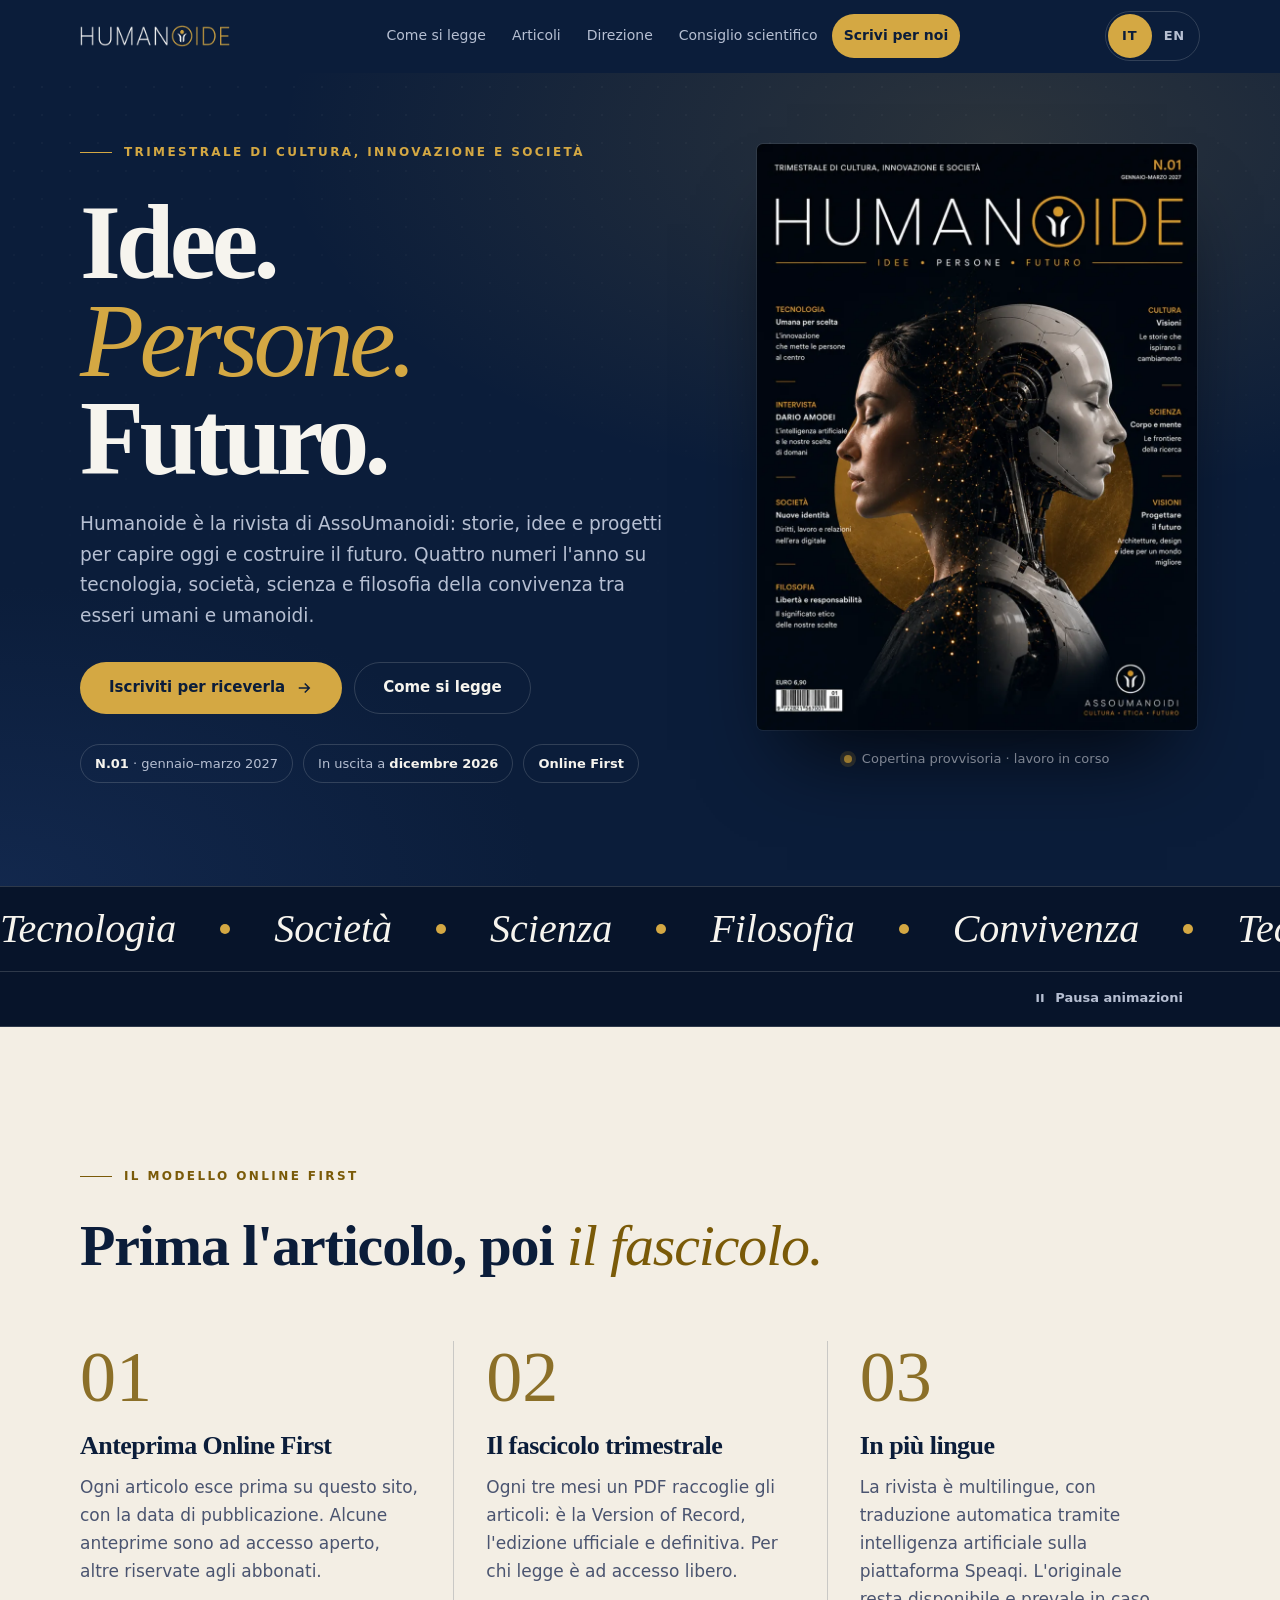
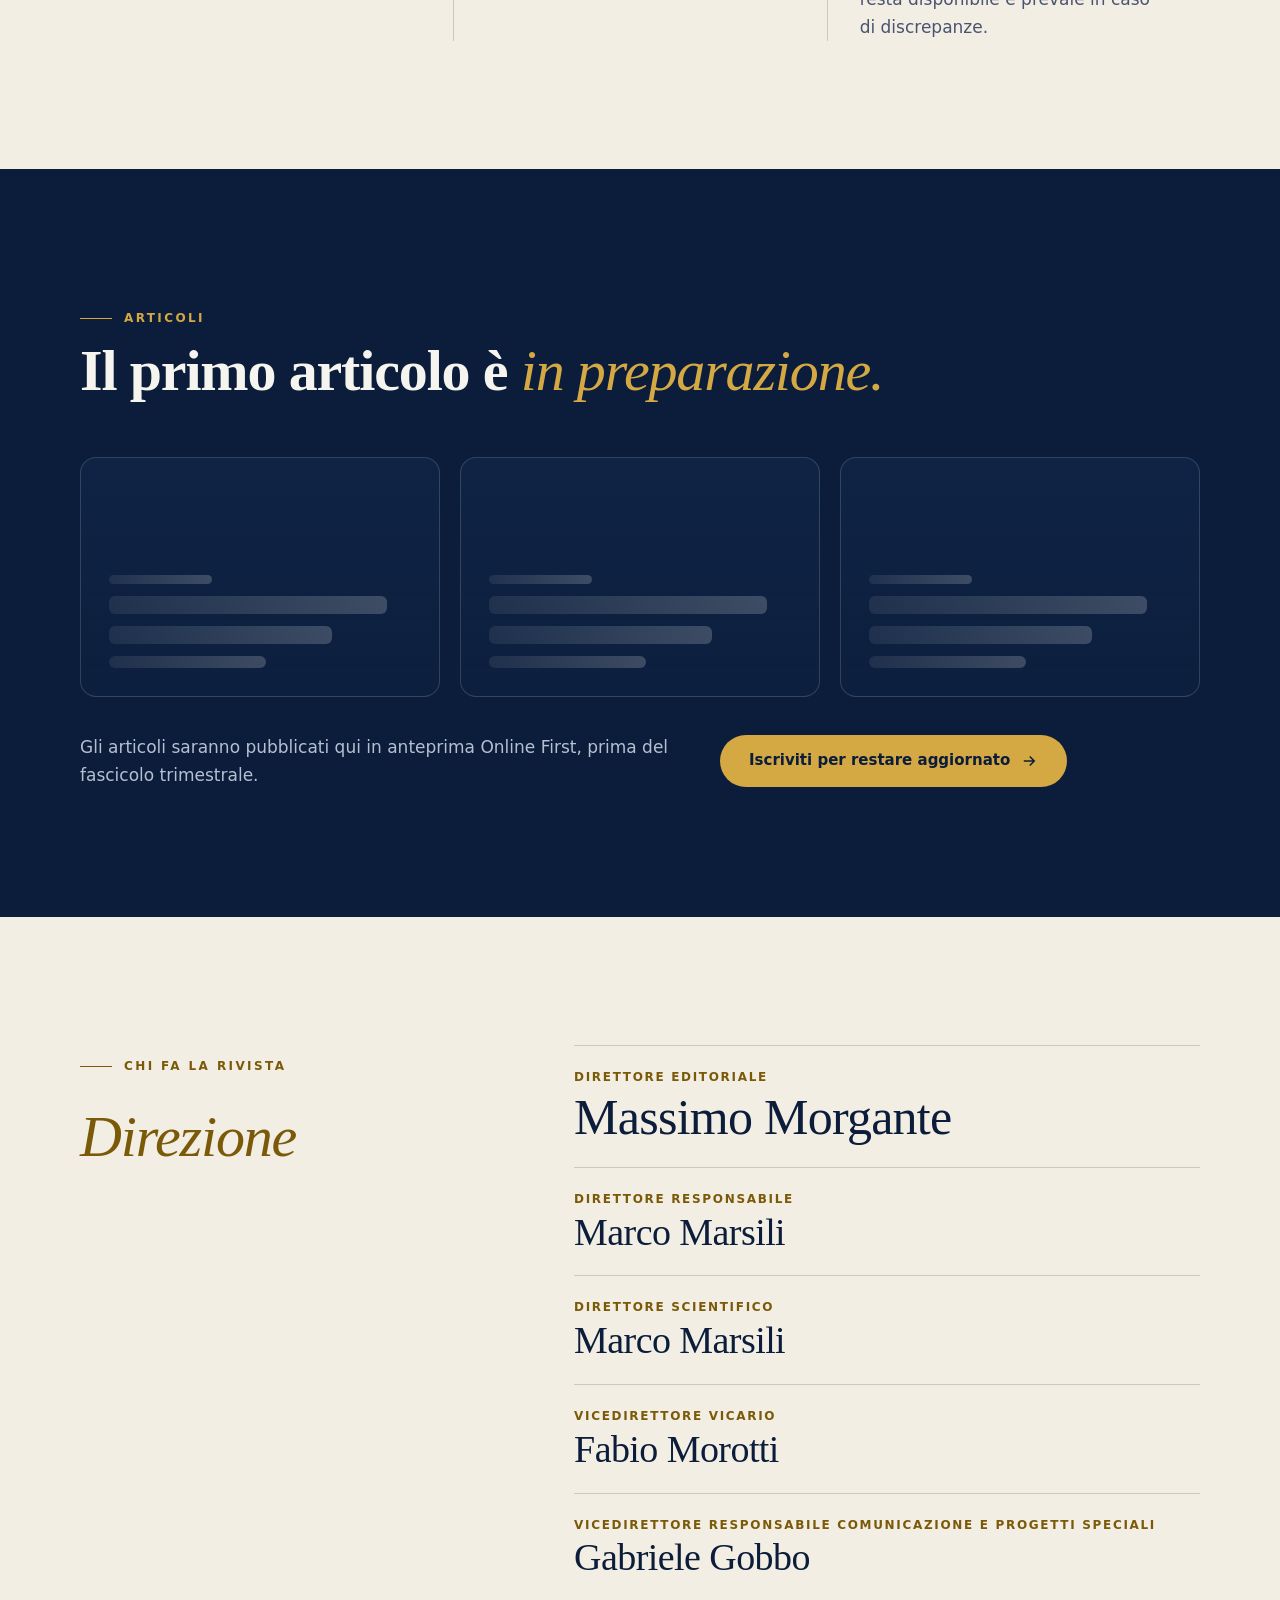
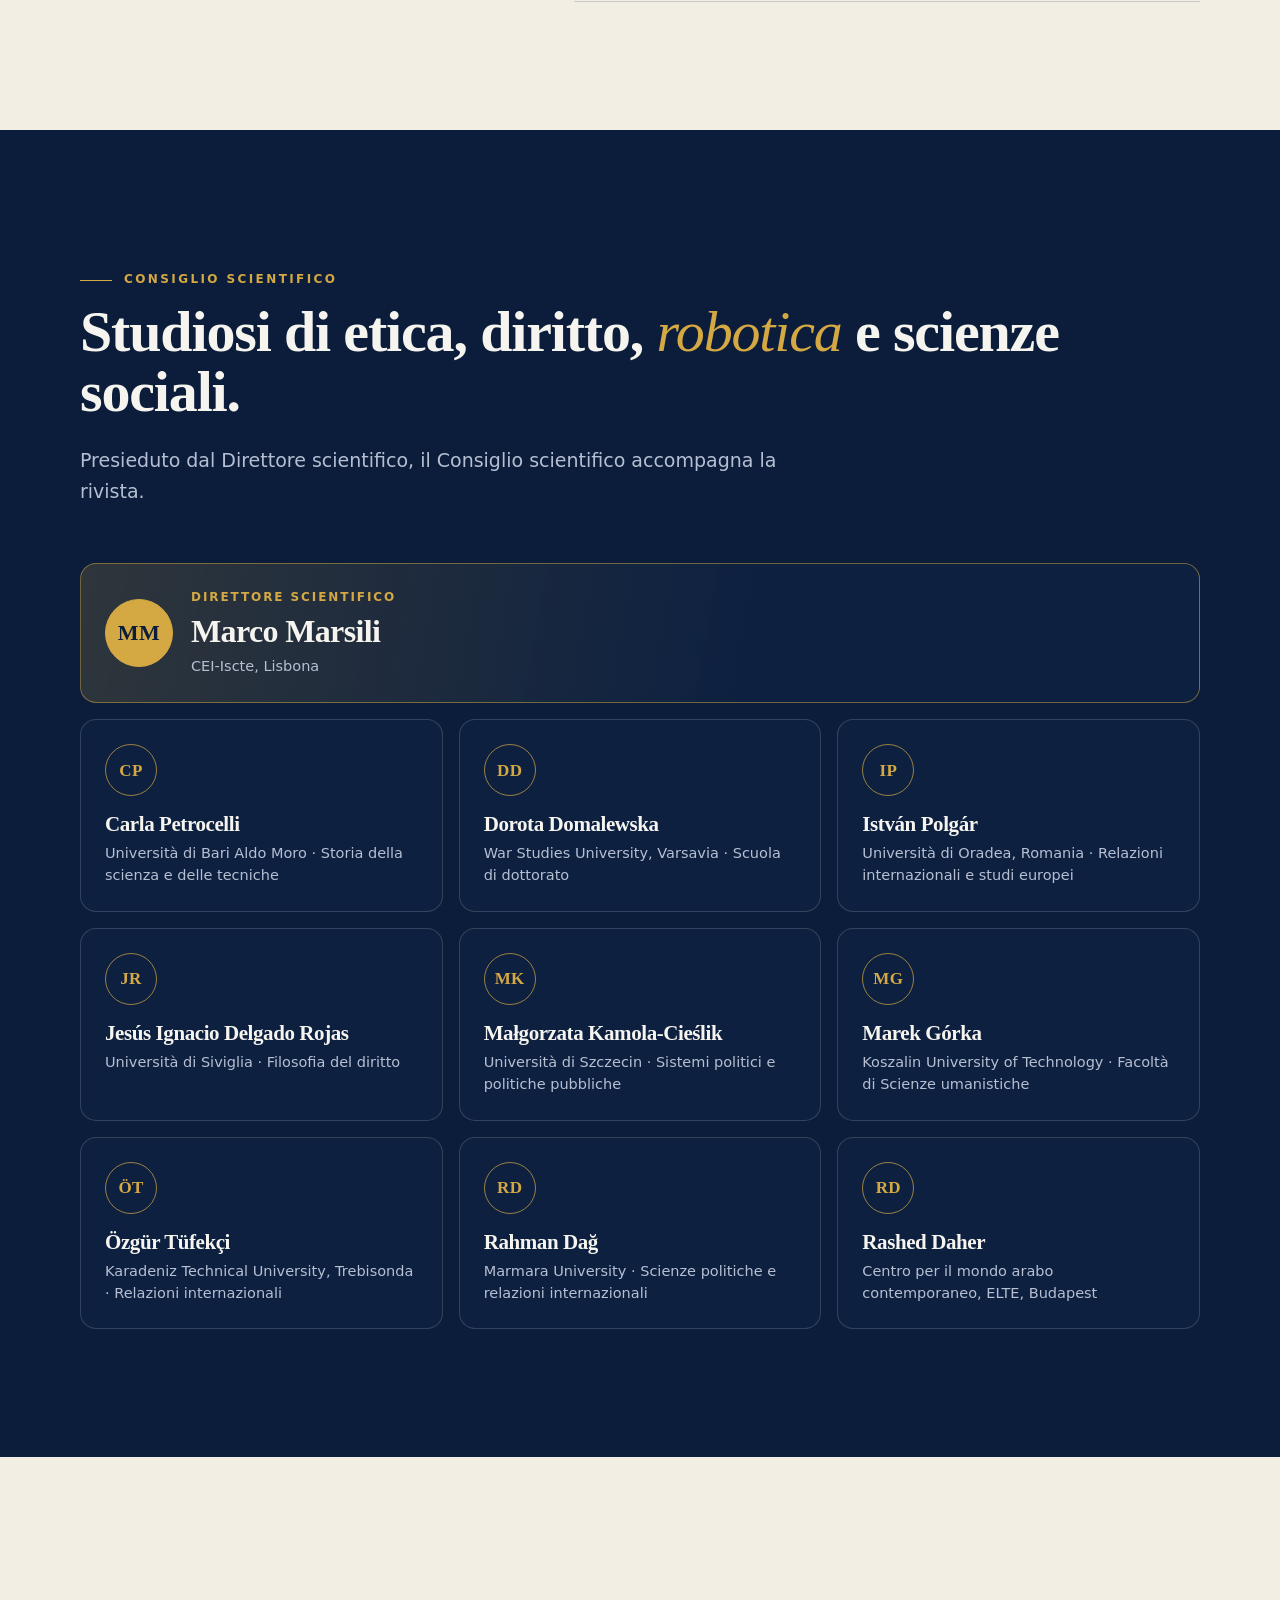
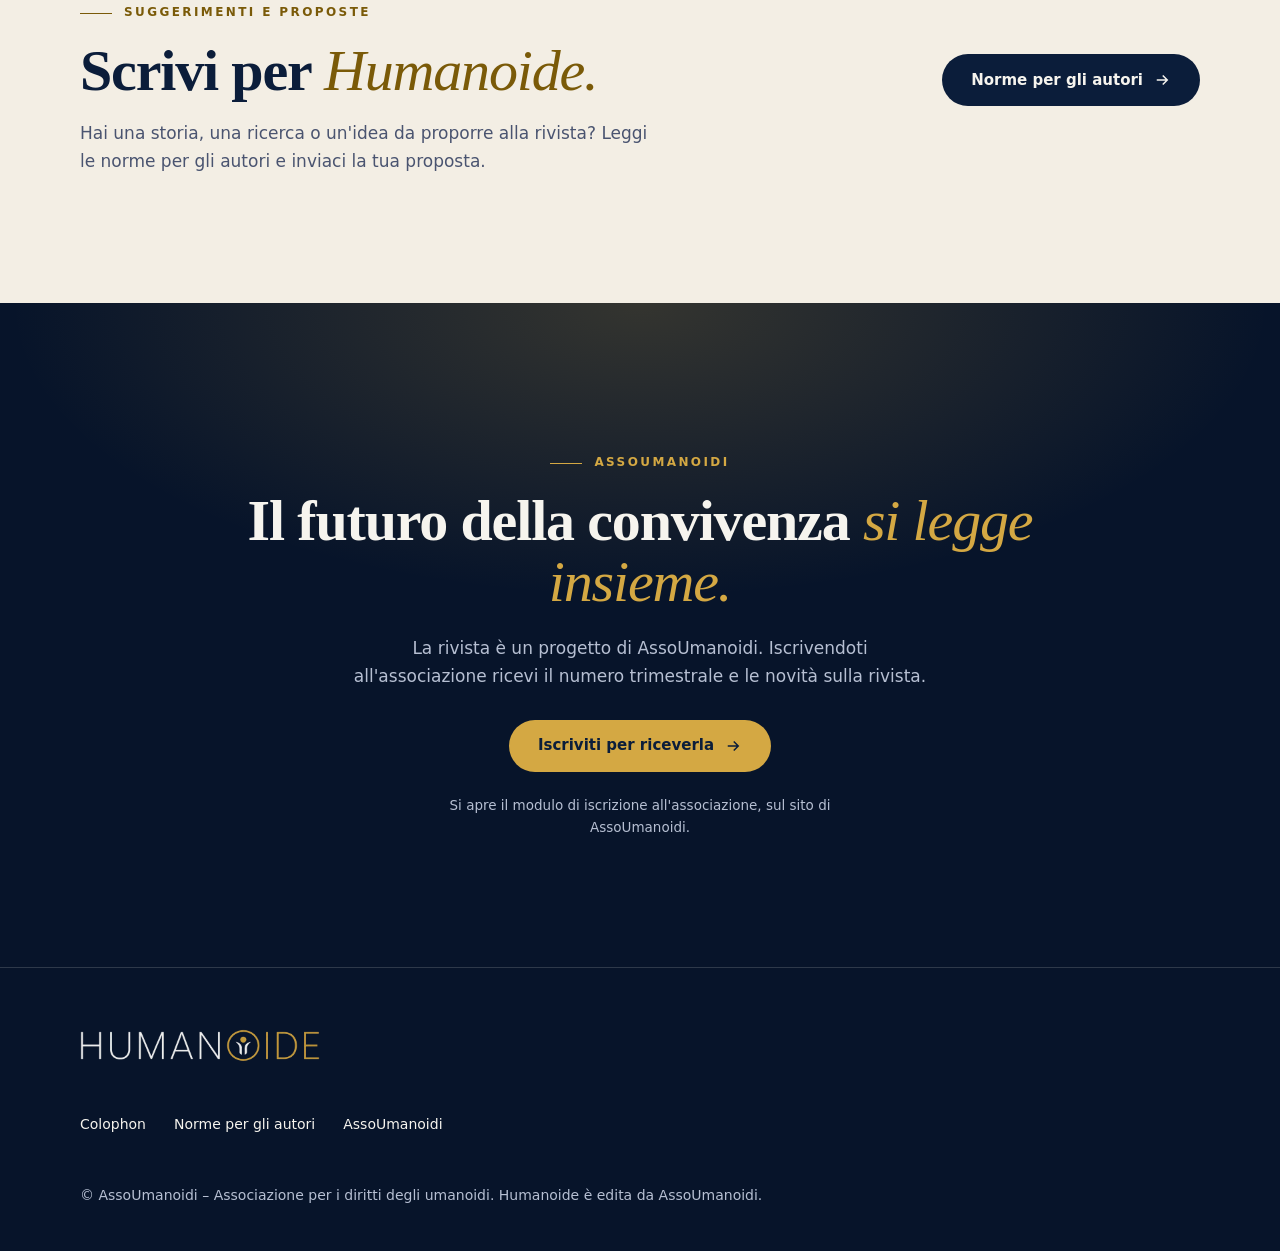
==== commit 90d43232: "Variante: aggiunto Rahman Dağ al consiglio scientifico Fra Özgür Tüfekçi e Rashed Daher. Con nove me" ====
--- a/variante/index.html
+++ b/variante/index.html
@@ -165,7 +165,7 @@
   .ruoli li:first-child b { font-size: clamp(32px, 4.2vw, 50px); }
 
   /* consiglio */
-  .griglia { display: grid; grid-template-columns: repeat(4, 1fr); gap: 16px; margin: 56px 0 0; padding: 0; list-style: none; }
+  .griglia { display: grid; grid-template-columns: repeat(3, 1fr); gap: 16px; margin: 56px 0 0; padding: 0; list-style: none; }
   .persona { display: flex; flex-direction: column; gap: 16px; align-items: flex-start; padding: 24px; border: 1px solid var(--linea); border-radius: 16px;
     background: rgba(19,41,79,.32); transition: transform .3s var(--ease), border-color .3s, background .3s; }
   .persona:hover { transform: translateY(-4px); border-color: rgba(212,168,67,.6); background: rgba(19,41,79,.6); }
@@ -431,7 +431,9 @@
           <p><span lang="it">Koszalin University of Technology · Facoltà di Scienze umanistiche</span><span lang="en">Koszalin University of Technology · Faculty of Humanities</span></p></div></li>
         <li class="persona rv"><span class="ini" aria-hidden="true">ÖT</span><div><h3>Özgür Tüfekçi</h3>
           <p><span lang="it">Karadeniz Technical University, Trebisonda · Relazioni internazionali</span><span lang="en">Karadeniz Technical University, Trabzon · International Relations</span></p></div></li>
-        <li class="persona rv" style="--d:.05s"><span class="ini" aria-hidden="true">RD</span><div><h3>Rashed Daher</h3>
+        <li class="persona rv" style="--d:.05s"><span class="ini" aria-hidden="true">RD</span><div><h3>Rahman Dağ</h3>
+          <p><span lang="it">Marmara University · Scienze politiche e relazioni internazionali</span><span lang="en">Marmara University · Political Science and International Relations</span></p></div></li>
+        <li class="persona rv" style="--d:.1s"><span class="ini" aria-hidden="true">RD</span><div><h3>Rashed Daher</h3>
           <p><span lang="it">Centro per il mondo arabo contemporaneo, ELTE, Budapest</span><span lang="en">Center for the Contemporary Arab World, ELTE, Budapest</span></p></div></li>
       </ul>
     </div>
